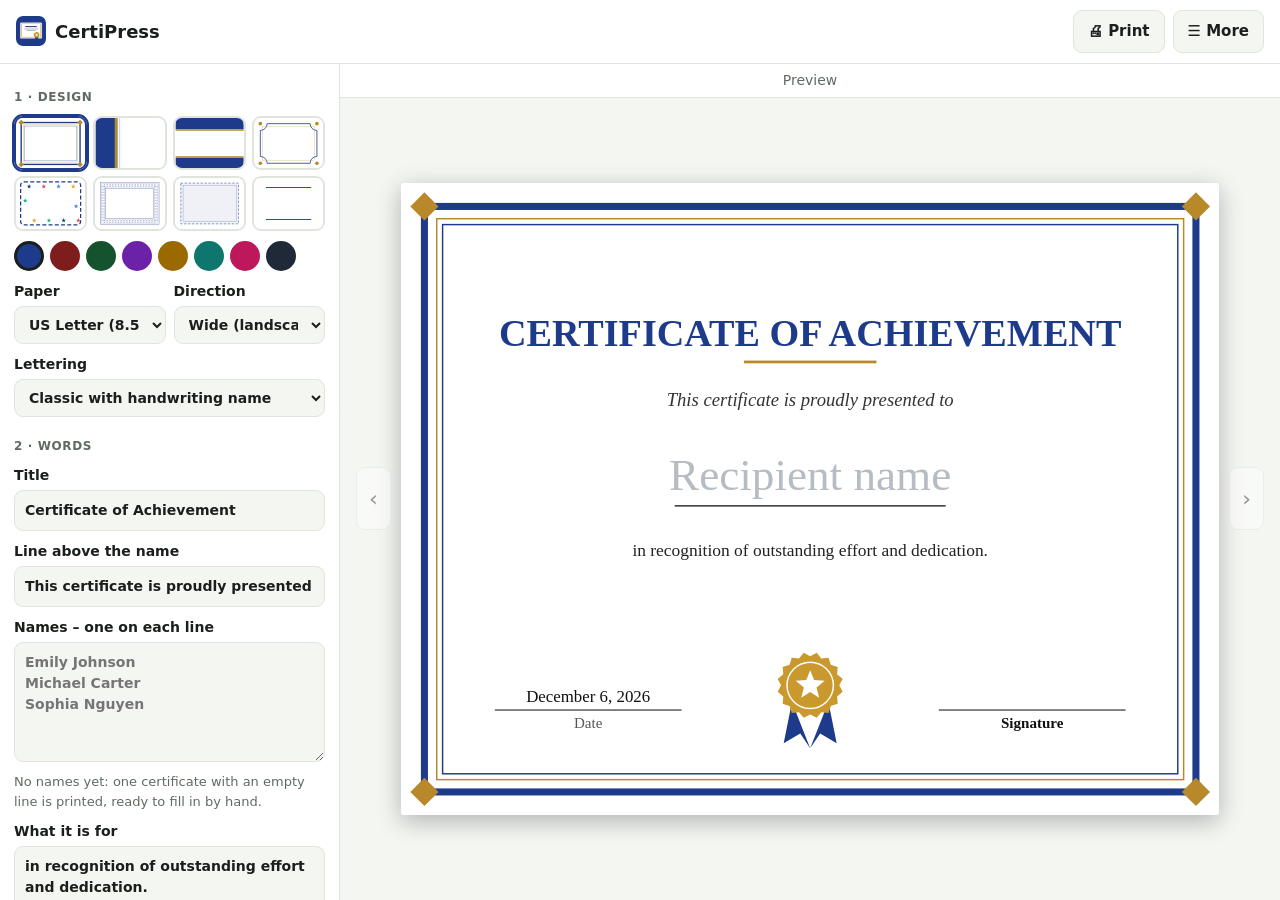
==== index.html @ 879673b3 "CertiPress 1.0" ====
<!doctype html>
<html lang="en">
<head>
  <meta charset="utf-8">
  <meta name="viewport" content="width=device-width, initial-scale=1">
  <title>CertiPress – Certificate Maker</title>
  <meta name="description" content="Make and print award certificates, diplomas and gift certificates. Type a list of names and get one certificate for each. Simple, private and offline.">
  <meta name="theme-color" content="#1e3a8a">
  <link rel="manifest" href="manifest.json">
  <link rel="icon" href="icon-192.png">
  <link rel="stylesheet" href="style.css">
  <style id="pageRule"></style>
</head>
<body>
  <header class="topbar">
    <div class="brand"><img src="icon-192.png" alt="" width="30" height="30"><span>CertiPress</span></div>
    <span class="tree-title"></span>
    <div class="top-btns">
      <button id="printBtn" class="tb">🖨 Print</button>
      <button id="moreBtn" class="tb">☰ More</button>
      <button id="proBtn" class="pro-btn" hidden>★ Get Pro</button>
    </div>
    <div id="menu" class="menu" hidden>
      <button id="pngBtn">Save this certificate as a picture… <span class="badge pro-only">PRO</span></button>
      <button id="sampleBtn">Fill in an example</button>
      <button id="resetBtn" class="danger">Start again…</button>
      <a href="help.html" target="_blank" rel="noopener">❓ How to use CertiPress</a>
      <a href="mailto:thequan03072002@gmail.com?subject=CertiPress%20feedback">✉ Feedback &amp; support</a>
      <a href="https://apps.microsoft.com/detail/9N003PBQX6Q0" target="_blank" rel="noopener">More apps: PuzzlePrint word search maker</a>
      <a href="https://apps.microsoft.com/detail/9MWSF3JMP1GJ" target="_blank" rel="noopener">More apps: PrintCal photo calendar maker</a>
    </div>
    <input id="fileIn" type="file" accept="image/*" hidden>
  </header>

  <main class="layout">
    <aside class="left">
      <h2>1 · Design</h2>
      <div id="tpls" class="tpls"></div>
      <div id="colors" class="swatches"></div>
      <div class="two">
        <label class="field">Paper<select id="paper"></select></label>
        <label class="field">Direction<select id="land"><option value="1">Wide (landscape)</option><option value="0">Tall (portrait)</option></select></label>
      </div>
      <label class="field">Lettering<select id="font"><option value="classic">Classic with handwriting name</option><option value="modern">Modern</option><option value="formal">Formal</option></select></label>

      <h2>2 · Words</h2>
      <label class="field">Title<input id="head" type="text" list="headList" maxlength="60" placeholder="Certificate of Achievement"></label>
      <datalist id="headList"></datalist>
      <label class="field">Line above the name<input id="pre" type="text" maxlength="90"></label>
      <label class="field">Names – one on each line<textarea id="names" placeholder="Emily Johnson&#10;Michael Carter&#10;Sophia Nguyen" spellcheck="false"></textarea></label>
      <p id="hint" class="hint"></p>
      <label class="field">What it is for<textarea id="reason" maxlength="400"></textarea></label>

      <h2>3 · Date and signatures</h2>
      <label class="check"><input id="showDate" type="checkbox"> Show the date</label>
      <label class="field">Date<input id="date" type="text" maxlength="40"></label>
      <div class="two">
        <label class="field">Signed by<input id="sig1" type="text" maxlength="40" placeholder="Name"></label>
        <label class="field">Their role<input id="sig1t" type="text" maxlength="40" placeholder="e.g. Principal"></label>
      </div>
      <div class="two">
        <label class="field">Second signature<input id="sig2" type="text" maxlength="40" placeholder="(optional)"></label>
        <label class="field">Their role<input id="sig2t" type="text" maxlength="40"></label>
      </div>
      <label class="check"><input id="seal" type="checkbox"> Show the gold seal</label>
      <div class="logo-row">
        <button id="logoBtn" class="ghost">Add a logo picture…</button><span class="badge pro-only">PRO</span>
        <button id="logoDel" class="ghost danger" hidden>Remove logo</button>
      </div>
    </aside>

    <section class="stage">
      <div id="pager" class="pager"></div>
      <div class="preview">
        <button id="prev" class="nav" title="Previous certificate">‹</button>
        <div id="page" style="height:100%;display:flex;align-items:center;justify-content:center;min-width:0;flex:1"></div>
        <button id="next" class="nav" title="Next certificate">›</button>
      </div>
    </section>
  </main>

  <dialog id="proDialog" class="dlg">
    <h2>CertiPress Pro</h2>
    <p class="muted">One-time purchase. Yours forever on this Microsoft account. The free version never limits how often you print.</p>
    <ul class="pro-list">
      <li><strong>All 8 designs</strong> <span class="muted">(Free: 3)</span></li>
      <li><strong>Unlimited names at a time</strong> – a whole class or team in one go <span class="muted">(Free: 5)</span></li>
      <li><strong>Your own logo</strong> at the top of the certificate</li>
      <li><strong>Save as a picture</strong> to send by email or message</li>
    </ul>
    <p id="proMsg" class="pro-msg" hidden></p>
    <div class="row-btns">
      <button id="buyBtn" class="primary">Unlock Pro</button>
      <button id="restoreBtn" class="ghost">Restore purchase</button>
      <button id="closePro" class="ghost">Not now</button>
    </div>
  </dialog>

  <div id="toast" class="toast" hidden></div>
  <div id="printArea"></div>
  <script src="app.js"></script>
</body>
</html>
---- style.css ----
:root {
  --bg: #f4f6f2; --card: #ffffff; --text: #1a1f1b; --muted: #5f6b62;
  --line: #dfe5dc; --accent: #1e3a8a; --accent-2: #dbe6fb; --on-accent: #ffffff; --danger: #b42318;
  color-scheme: light dark;
}
@media (prefers-color-scheme: dark) {
  :root { --bg: #121613; --card: #1b211c; --text: #e9efe9; --muted: #9aa79d;
    --line: #2c362e; --accent: #93c5fd; --accent-2: #172554; --on-accent: #0b1533; --danger: #f97066; }
}
* { box-sizing: border-box; }
html, body { height: 100%; }
body { margin: 0; font: 16px/1.5 "Segoe UI", system-ui, sans-serif; background: var(--bg); color: var(--text); display: flex; flex-direction: column; }
[hidden] { display: none !important; }
.topbar { position: relative; display: flex; align-items: center; gap: 14px; padding: 10px 16px; border-bottom: 1px solid var(--line); background: var(--card); }
.brand { display: flex; align-items: center; gap: 9px; font-weight: 700; font-size: 18px; }
.brand img { border-radius: 7px; }
.tree-title { flex: 1; min-width: 120px; font: 600 17px "Segoe UI", system-ui, sans-serif; padding: 8px 10px; border-radius: 9px; border: 1px solid transparent; background: transparent; color: var(--text); }
.tree-title:hover { border-color: var(--line); }
.top-btns { display: flex; gap: 8px; align-items: center; }
button { font: inherit; border-radius: 9px; padding: 9px 14px; cursor: pointer; border: 1px solid transparent; }
button:disabled { opacity: .45; cursor: not-allowed; }
.tb { background: var(--bg); color: var(--text); border-color: var(--line); font-weight: 600; font-size: 15px; }
.tb:hover, .ghost:hover { border-color: var(--accent); }
.primary { background: var(--accent); color: var(--on-accent); font-weight: 700; }
.ghost { background: transparent; color: var(--text); border-color: var(--line); }
.danger { color: var(--danger) !important; }
.pro-btn { background: linear-gradient(135deg, #f59e0b, #ef4444); color: #fff; font-weight: 700; border: 0; }
.pro-btn.is-pro { background: var(--accent-2); color: var(--accent); cursor: default; }
.badge { font-size: 10px; font-weight: 700; background: #f59e0b; color: #1f1503; border-radius: 4px; padding: 1px 5px; margin-left: 4px; vertical-align: 1px; }
body.unlocked .pro-only { display: none; }
.menu { position: absolute; right: 16px; top: 54px; z-index: 20; background: var(--card); border: 1px solid var(--line); border-radius: 12px; padding: 6px; display: flex; flex-direction: column; min-width: 300px; box-shadow: 0 10px 30px rgba(0,0,0,.25); }
.menu button, .menu a { text-align: left; background: transparent; color: var(--text); padding: 10px 12px; border-radius: 8px; text-decoration: none; font-size: 15px; }
.menu button:hover, .menu a:hover { background: var(--accent-2); }

.layout { flex: 1; min-height: 0; display: grid; grid-template-columns: 340px minmax(0, 1fr); }
.left, .right { background: var(--card); padding: 14px; overflow: auto; display: flex; flex-direction: column; gap: 10px; }
.left { border-right: 1px solid var(--line); }
.right { border-left: 1px solid var(--line); }
@media (max-width: 900px) { .layout { grid-template-columns: 1fr; grid-template-rows: auto 60vh auto; } .left { max-height: 160px; } }
input[type=text], input[type=search], select, textarea { font: inherit; padding: 9px 10px; border-radius: 9px; border: 1px solid var(--line); background: var(--bg); color: var(--text); width: 100%; }
input:focus, select:focus, textarea:focus, button:focus-visible { outline: 3px solid var(--accent); outline-offset: 1px; }
textarea { min-height: 70px; resize: vertical; }
.people { list-style: none; margin: 0; padding: 0; display: flex; flex-direction: column; gap: 2px; flex: 1; overflow: auto; }
.people button { width: 100%; text-align: left; background: transparent; color: var(--text); padding: 7px 9px; font-size: 15px; overflow: hidden; text-overflow: ellipsis; white-space: nowrap; }
.people button:hover { background: var(--bg); }
.people button.on { background: var(--accent-2); color: var(--accent); font-weight: 700; }
.people small { color: var(--muted); font-weight: 400; }
.hint { color: var(--muted); font-size: 13px; font-weight: 400; margin: 0; }
.muted { color: var(--muted); }

.stage { position: relative; min-width: 0; min-height: 0; display: flex; flex-direction: column; }
.stagebar { display: flex; justify-content: space-between; align-items: center; gap: 12px; padding: 8px 12px; border-bottom: 1px solid var(--line); background: var(--card); font-size: 14px; }
.stagebar label { display: flex; align-items: center; gap: 8px; color: var(--muted); min-width: 0; }
.stagebar select { width: auto; max-width: 340px; padding: 6px 8px; }
.zoom { display: flex; gap: 4px; }
.zoom button { background: var(--bg); color: var(--text); border-color: var(--line); padding: 5px 12px; font-weight: 700; }
#svg { flex: 1; width: 100%; min-height: 0; cursor: grab; touch-action: none; background: var(--bg); }
#svg.drag { cursor: grabbing; }
#svg .p { cursor: pointer; }
.stage-hint { position: absolute; left: 0; right: 0; bottom: 8px; text-align: center; color: var(--muted); font-size: 13px; margin: 0; pointer-events: none; }

.right h2 { font-size: 20px; margin: 0; }
.field { display: flex; flex-direction: column; gap: 4px; font-weight: 600; font-size: 14px; }
.two { display: grid; grid-template-columns: 1fr 1fr; gap: 8px; }
.seg { display: flex; gap: 0; border: 1px solid var(--line); border-radius: 9px; overflow: hidden; }
.seg button { flex: 1; border-radius: 0; background: var(--bg); color: var(--text); padding: 8px 6px; font-size: 14px; }
.seg button.on { background: var(--accent); color: var(--on-accent); font-weight: 700; }
.photo-row { display: flex; align-items: center; gap: 12px; }
.photo { width: 76px; height: 76px; border-radius: 50%; object-fit: cover; background: var(--accent-2); border: 2px solid var(--line); display: flex; align-items: center; justify-content: center; font-weight: 700; font-size: 24px; color: var(--accent); flex: none; }
.rel { display: grid; grid-template-columns: 1fr 1fr; gap: 8px; }
.rel button { background: var(--accent-2); color: var(--accent); font-weight: 700; font-size: 14px; padding: 10px 6px; }
.rel button:hover { outline: 2px solid var(--accent); }
.rel .wide { grid-column: 1 / -1; }
.check { display: flex; align-items: center; gap: 8px; font-weight: 600; font-size: 14px; }
.check input { width: 18px; height: 18px; accent-color: var(--accent); }
.sect { font-size: 12px; text-transform: uppercase; letter-spacing: .6px; color: var(--muted); margin: 8px 0 0; }
.empty-panel { color: var(--muted); text-align: center; margin-top: 30px; }

.dlg { border: 1px solid var(--line); border-radius: 16px; padding: 24px; background: var(--card); color: var(--text); max-width: 460px; width: calc(100% - 32px); }
.dlg::backdrop { background: rgba(0,0,0,.55); }
.dlg h2 { margin: 0 0 6px; font-size: 22px; }
.dlg .field { margin-top: 12px; }
.row-btns { display: flex; gap: 8px; flex-wrap: wrap; margin-top: 18px; }
.pro-list { padding-left: 20px; line-height: 1.8; }
.pro-msg { background: var(--accent-2); border-radius: 8px; padding: 9px 11px; }
.pick-list { display: flex; flex-direction: column; gap: 8px; margin-top: 12px; }
.pick-list button { background: var(--accent-2); color: var(--accent); font-weight: 700; text-align: left; }
.toast { position: fixed; left: 50%; bottom: 26px; transform: translateX(-50%); background: #1f2937; color: #fff; padding: 11px 18px; border-radius: 10px; z-index: 50; max-width: calc(100% - 24px); }

.left h2 { font-size: 12px; text-transform: uppercase; letter-spacing: .6px; color: var(--muted); margin: 10px 0 0; }
.three { display: grid; grid-template-columns: 1.3fr .8fr 1.2fr; gap: 6px; }
.addrow { display: flex; gap: 6px; }
.addrow input { flex: 1; }
.events { list-style: none; margin: 0; padding: 0; display: flex; flex-direction: column; gap: 2px; }
.events li { display: flex; align-items: center; gap: 8px; padding: 5px 6px; border-radius: 8px; font-size: 14px; }
.events li:hover { background: var(--bg); }
.events .when { color: var(--muted); font-variant-numeric: tabular-nums; min-width: 54px; }
.events .txt { flex: 1; overflow: hidden; text-overflow: ellipsis; white-space: nowrap; }
.events button { background: transparent; color: var(--muted); padding: 2px 8px; border-color: transparent; }
.events button:hover { color: var(--danger); border-color: var(--line); }
.stage { align-items: stretch; background: var(--bg); }
.months { display: flex; gap: 4px; padding: 8px 12px; flex-wrap: wrap; justify-content: center; border-bottom: 1px solid var(--line); background: var(--card); }
.months button { background: var(--bg); color: var(--text); border-color: var(--line); padding: 5px 10px; font-size: 14px; position: relative; }
.months button.on { background: var(--accent); color: var(--on-accent); font-weight: 700; border-color: transparent; }
.months button.has::after { content: ""; position: absolute; right: 3px; top: 3px; width: 6px; height: 6px; border-radius: 50%; background: #f59e0b; }
.preview { flex: 1; min-height: 0; display: flex; align-items: center; justify-content: center; padding: 16px; gap: 10px; }
.preview svg { max-width: 100%; max-height: 100%; width: auto; height: 100%; background: #fff; box-shadow: 0 6px 24px rgba(0,0,0,.28); border-radius: 3px; }
.nav { background: var(--card); color: var(--text); border-color: var(--line); font-size: 22px; padding: 14px 12px; }
.swatches { display: flex; gap: 6px; flex-wrap: wrap; }
.swatches button { width: 30px; height: 30px; border-radius: 50%; padding: 0; border: 3px solid transparent; }
.swatches button.on { border-color: var(--text); }

#printArea { display: none; }
@media print {
  body > *:not(#printArea) { display: none !important; }
  body { background: #fff; display: block; margin: 0; }
  #printArea { display: block; }
  #printArea svg { display: block; width: 100vw; height: 100vh; page-break-after: always; break-after: page; }
}
.seg3 { display: grid; grid-template-columns: 1fr 1fr 1fr; gap: 6px; }
.seg3 button { background: var(--bg); color: var(--text); border-color: var(--line); padding: 10px 4px; font-size: 14px; font-weight: 600; }
.seg3 button.on { background: var(--accent); color: var(--on-accent); border-color: transparent; }
#words { min-height: 220px; font-size: 16px; line-height: 1.45; flex: 1; }
.pager { text-align: center; padding: 6px; color: var(--muted); font-size: 14px; background: var(--card); border-bottom: 1px solid var(--line); }
.warn { background: var(--accent-2); border-radius: 8px; padding: 8px 10px; font-size: 13px; margin: 0; }
.contacts { flex: none; min-height: 46px; list-style: none; margin: 0; padding: 0; display: flex; flex-direction: column; gap: 2px; max-height: 260px; overflow: auto; border: 1px solid var(--line); border-radius: 9px; }
.contacts li { display: flex; align-items: center; gap: 8px; padding: 6px 8px; font-size: 15px; }
.contacts li:hover { background: var(--bg); }
.contacts input { width: 18px; height: 18px; accent-color: var(--accent); flex: none; }
.contacts .nm { flex: 1; overflow: hidden; text-overflow: ellipsis; white-space: nowrap; cursor: pointer; }
.contacts small { color: var(--muted); }
.contacts button { background: transparent; color: var(--muted); padding: 2px 8px; border-color: transparent; }
.contacts button:hover { color: var(--danger); border-color: var(--line); }
.contacts .none { color: var(--muted); padding: 14px; text-align: center; }
.preview svg { height: auto; max-height: 100%; }
#ret { min-height: 84px; }
#cAddr { min-height: 110px; }
.tpls { display: grid; grid-template-columns: repeat(4, 1fr); gap: 6px; }
.tpls button { padding: 0; background: #fff; border: 2px solid var(--line); overflow: hidden; position: relative; aspect-ratio: 4/3; }
.tpls button.on { border-color: var(--accent); outline: 2px solid var(--accent); }
.tpls button svg { width: 100%; height: 100%; display: block; }
.tpls .badge { position: absolute; right: 2px; top: 2px; margin: 0; }
#names { min-height: 120px; }
#reason { min-height: 64px; }
.logo-row { display: flex; gap: 8px; align-items: center; flex-wrap: wrap; }
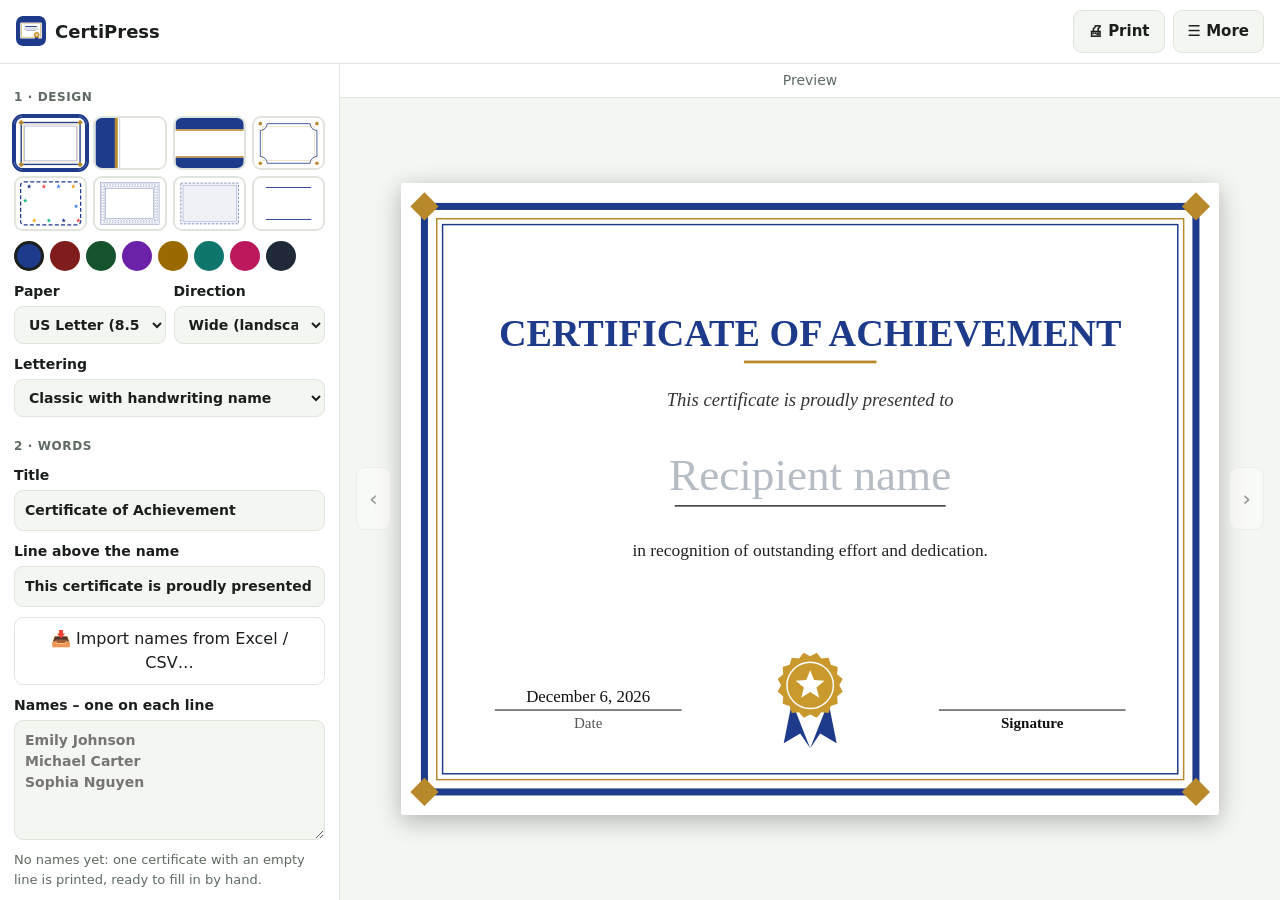
==== commit eff85d74: "Excel/CSV import, certificate numbers, QR codes, ZIP of PDFs" ====
--- a/index.html
+++ b/index.html
@@ -22,6 +22,7 @@
     </div>
     <div id="menu" class="menu" hidden>
       <button id="pngBtn">Save this certificate as a picture… <span class="badge pro-only">PRO</span></button>
+      <button id="zipBtn">Save each certificate as a PDF (ZIP) – ready to email <span class="badge pro-only">PRO</span></button>
       <button id="sampleBtn">Fill in an example</button>
       <button id="resetBtn" class="danger">Start again…</button>
       <a href="help.html" target="_blank" rel="noopener">❓ How to use CertiPress</a>
@@ -47,6 +48,7 @@
       <label class="field">Title<input id="head" type="text" list="headList" maxlength="60" placeholder="Certificate of Achievement"></label>
       <datalist id="headList"></datalist>
       <label class="field">Line above the name<input id="pre" type="text" maxlength="90"></label>
+      <button id="importBtn" class="ghost" type="button">📥 Import names from Excel / CSV…</button>
       <label class="field">Names – one on each line<textarea id="names" placeholder="Emily Johnson&#10;Michael Carter&#10;Sophia Nguyen" spellcheck="false"></textarea></label>
       <p id="hint" class="hint"></p>
       <label class="field">What it is for<textarea id="reason" maxlength="400"></textarea></label>
@@ -63,6 +65,12 @@
         <label class="field">Their role<input id="sig2t" type="text" maxlength="40"></label>
       </div>
       <label class="check"><input id="seal" type="checkbox"> Show the gold seal</label>
+      <label class="check"><input id="numOn" type="checkbox"> Number each certificate</label>
+      <div id="numRow" class="two" hidden>
+        <label class="field">Starts with<input id="numPrefix" type="text" maxlength="20" placeholder="No. "></label>
+        <label class="field">First number<input id="numStart" type="text" inputmode="numeric" maxlength="6"></label>
+      </div>
+      <label class="check"><input id="qrOn" type="checkbox"> Add a QR code with the certificate details <span class="badge pro-only">PRO</span></label>
       <div class="logo-row">
         <button id="logoBtn" class="ghost">Add a logo picture…</button><span class="badge pro-only">PRO</span>
         <button id="logoDel" class="ghost danger" hidden>Remove logo</button>
@@ -84,6 +92,8 @@
     <p class="muted">One-time purchase. Yours forever on this Microsoft account. The free version never limits how often you print.</p>
     <ul class="pro-list">
       <li><strong>All 8 designs</strong> <span class="muted">(Free: 3)</span></li>
+      <li><strong>One PDF for every person</strong> in a ZIP file, ready to email</li>
+      <li><strong>QR code</strong> with the certificate details</li>
       <li><strong>Unlimited names at a time</strong> – a whole class or team in one go <span class="muted">(Free: 5)</span></li>
       <li><strong>Your own logo</strong> at the top of the certificate</li>
       <li><strong>Save as a picture</strong> to send by email or message</li>
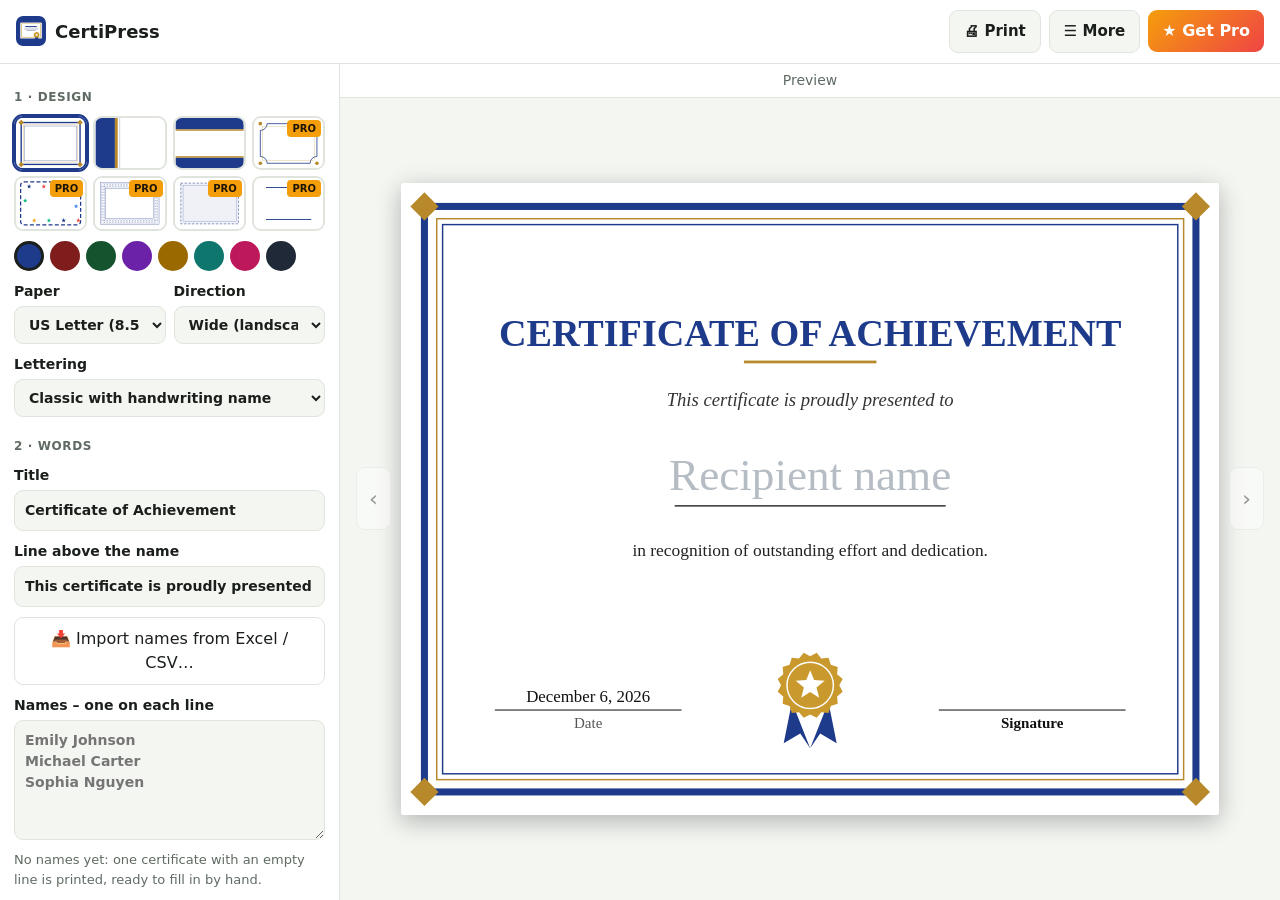
==== commit a571c533: "Harden Pro check, close side doors, feedback note" ====
--- a/index.html
+++ b/index.html
@@ -75,6 +75,7 @@
         <button id="logoBtn" class="ghost">Add a logo picture…</button><span class="badge pro-only">PRO</span>
         <button id="logoDel" class="ghost danger" hidden>Remove logo</button>
       </div>
+      <p class="fb-note">💬 Something not working the way you want? Tell me – <a href="mailto:thequan03072002@gmail.com?subject=CertiPress%20feedback">thequan03072002@gmail.com</a>. I read every message and improve the app.</p>
     </aside>
 
     <section class="stage">
@@ -98,9 +99,10 @@
       <li><strong>Your own logo</strong> at the top of the certificate</li>
       <li><strong>Save as a picture</strong> to send by email or message</li>
     </ul>
+    <p class="fb-note">💬 Something not working the way you want? Tell me – <a href="mailto:thequan03072002@gmail.com?subject=CertiPress%20feedback">thequan03072002@gmail.com</a>. I read every message and improve the app.</p>
     <p id="proMsg" class="pro-msg" hidden></p>
     <div class="row-btns">
-      <button id="buyBtn" class="primary">Unlock Pro</button>
+      <button id="buyBtn" class="primary" autofocus>Unlock Pro</button>
       <button id="restoreBtn" class="ghost">Restore purchase</button>
       <button id="closePro" class="ghost">Not now</button>
     </div>
--- a/style.css
+++ b/style.css
@@ -37,6 +37,7 @@
 .left { border-right: 1px solid var(--line); }
 .right { border-left: 1px solid var(--line); }
 @media (max-width: 900px) { .layout { grid-template-columns: 1fr; grid-template-rows: auto 60vh auto; } .left { max-height: 160px; } }
+@media (max-width: 600px) { .topbar { flex-wrap: wrap; gap: 8px; padding: 8px 12px; } .tree-title { display: none; } .top-btns { margin-left: auto; } .left { max-height: 38vh; } }
 input[type=text], input[type=search], select, textarea { font: inherit; padding: 9px 10px; border-radius: 9px; border: 1px solid var(--line); background: var(--bg); color: var(--text); width: 100%; }
 input:focus, select:focus, textarea:focus, button:focus-visible { outline: 3px solid var(--accent); outline-offset: 1px; }
 textarea { min-height: 70px; resize: vertical; }
@@ -143,3 +144,5 @@
 #names { min-height: 120px; }
 #reason { min-height: 64px; }
 .logo-row { display: flex; gap: 8px; align-items: center; flex-wrap: wrap; }
+.fb-note { color: var(--muted); font-size: 13px; line-height: 1.45; margin: 8px 0 0; overflow-wrap: anywhere; }
+.fb-note a { color: var(--accent); }
